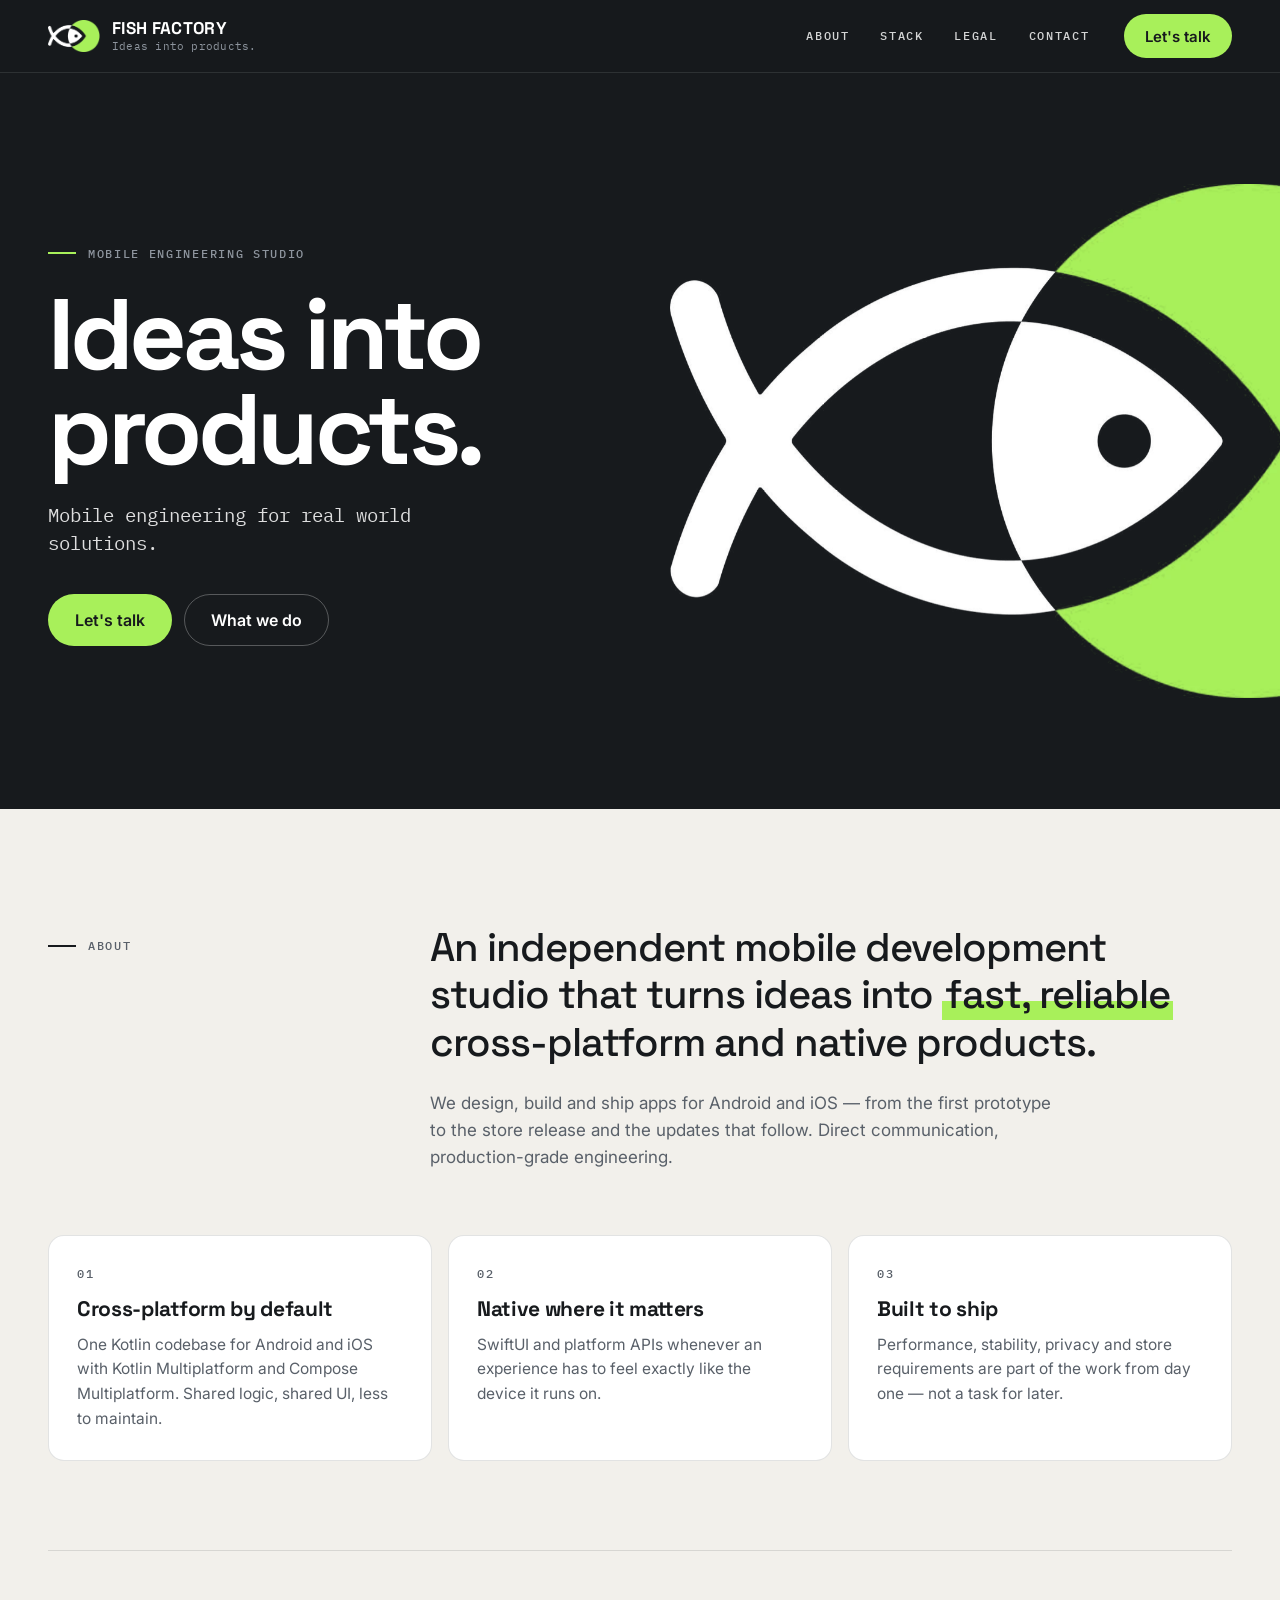
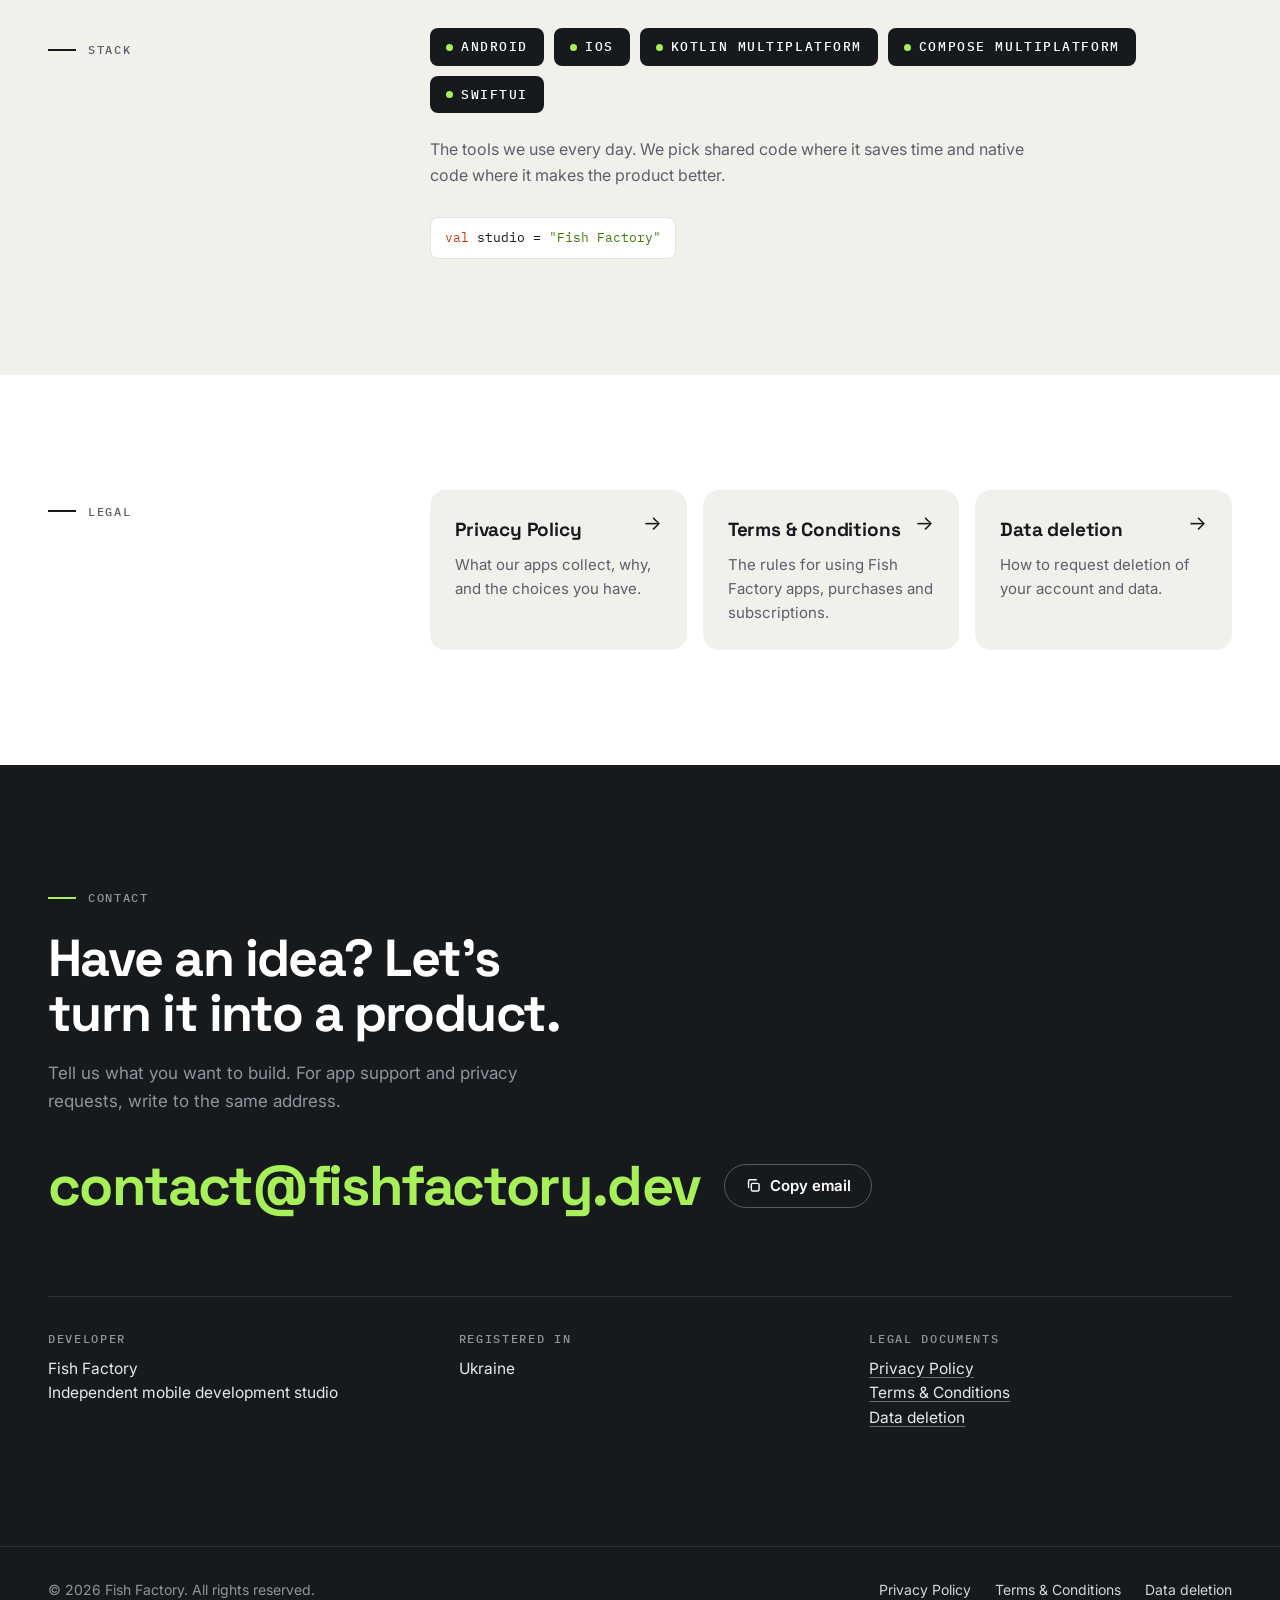
==== index.html @ ccfb2b4b "Initial site for fishfactory.dev Static landing page, Privacy Policy, Terms & Conditions and data de" ====
<!DOCTYPE html>
<html lang="en" class="no-js">
<head>
  <meta charset="utf-8">
  <meta name="viewport" content="width=device-width, initial-scale=1, viewport-fit=cover">
  <title>Fish Factory — Mobile engineering studio. Ideas into products.</title>
  <meta name="description" content="Fish Factory is an independent mobile development studio. We turn ideas into fast, reliable Android and iOS products with Kotlin Multiplatform, Compose Multiplatform and SwiftUI.">
  <link rel="canonical" href="https://fishfactory.dev/">
  <meta name="theme-color" content="#171A1D">
  <meta name="color-scheme" content="dark light">

  <meta property="og:type" content="website">
  <meta property="og:site_name" content="Fish Factory">
  <meta property="og:title" content="Fish Factory — Ideas into products.">
  <meta property="og:description" content="Mobile engineering for real world solutions. Android, iOS, Kotlin Multiplatform.">
  <meta property="og:url" content="https://fishfactory.dev/">
  <meta property="og:image" content="https://fishfactory.dev/assets/img/og-image.png">
  <meta property="og:image:width" content="1200">
  <meta property="og:image:height" content="630">
  <meta property="og:image:alt" content="Fish Factory logo with the tagline: Ideas into products.">
  <meta property="og:locale" content="en_US">
  <meta name="twitter:card" content="summary_large_image">
  <meta name="twitter:title" content="Fish Factory — Ideas into products.">
  <meta name="twitter:description" content="Mobile engineering for real world solutions. Android, iOS, Kotlin Multiplatform.">
  <meta name="twitter:image" content="https://fishfactory.dev/assets/img/og-image.png">

  <link rel="icon" href="favicon.ico" sizes="48x48">
  <link rel="icon" href="favicon.png" type="image/png" sizes="512x512">
  <link rel="apple-touch-icon" href="apple-touch-icon.png">
  <link rel="manifest" href="site.webmanifest">

  <script>document.documentElement.classList.remove("no-js");</script>

  <link rel="preconnect" href="https://fonts.googleapis.com">
  <link rel="preconnect" href="https://fonts.gstatic.com" crossorigin>
  <link href="https://fonts.googleapis.com/css2?family=IBM+Plex+Mono:wght@400;500&family=Inter:wght@400;500;600&family=Space+Grotesk:wght@500;700&display=swap" rel="stylesheet">
  <link rel="stylesheet" href="assets/css/styles.css">
  <link rel="preload" as="image" href="assets/img/logo-hero.webp" imagesrcset="assets/img/logo-hero-700.webp 700w, assets/img/logo-hero.webp 1400w" imagesizes="(min-width: 56rem) 62vw, 118vw">

  <script type="application/ld+json">
  {
    "@context": "https://schema.org",
    "@type": "Organization",
    "name": "Fish Factory",
    "url": "https://fishfactory.dev/",
    "logo": "https://fishfactory.dev/assets/img/icon-512.png",
    "image": "https://fishfactory.dev/assets/img/og-image.png",
    "slogan": "Ideas into products.",
    "description": "Independent mobile development studio building Android and iOS products with Kotlin Multiplatform, Compose Multiplatform and SwiftUI.",
    "email": "contact@fishfactory.dev",
    "address": { "@type": "PostalAddress", "addressCountry": "UA" },
    "knowsAbout": ["Android", "iOS", "Kotlin Multiplatform", "Compose Multiplatform", "SwiftUI"],
    "contactPoint": { "@type": "ContactPoint", "contactType": "customer support", "email": "contact@fishfactory.dev" }
  }
  </script>
</head>
<body>
  <a class="skip-link" href="#main">Skip to content</a>

  <header class="site-header">
    <div class="container header-inner">
      <a class="brand" href="./" aria-label="Fish Factory — home">
        <img src="assets/img/logo-mark-dark.png" width="240" height="146" alt="">
        <span class="brand-text">
          <span class="brand-name">FISH FACTORY</span>
          <span class="brand-tag">Ideas into products.</span>
        </span>
      </a>
      <button class="nav-toggle" type="button" aria-expanded="false" aria-controls="site-nav" aria-label="Open menu">
        <span class="bars" aria-hidden="true"></span>
      </button>
      <nav class="site-nav" id="site-nav" aria-label="Primary">
        <a href="#about">About</a>
        <a href="#stack">Stack</a>
        <a href="#legal">Legal</a>
        <a href="#contact">Contact</a>
        <a class="btn btn-lime" href="#contact">Let's talk</a>
      </nav>
    </div>
  </header>

  <main id="main">
    <!-- Hero -->
    <section class="hero" aria-labelledby="hero-title">
      <div class="container hero-inner">
        <div class="hero-copy">
          <p class="mono eyebrow">Mobile engineering studio</p>
          <h1 id="hero-title"><span>Ideas into</span> <span>products.</span></h1>
          <p class="hero-sub">Mobile engineering for real world solutions.</p>
          <div class="hero-actions">
            <a class="btn btn-lime btn-lg" href="#contact">Let's talk</a>
            <a class="btn btn-ghost btn-lg" href="#about">What we do</a>
          </div>
        </div>
        <div class="hero-art" aria-hidden="true">
          <picture>
            <source type="image/webp" srcset="assets/img/logo-hero-700.webp 700w, assets/img/logo-hero.webp 1400w" sizes="(min-width: 56rem) 62vw, 118vw">
            <img src="assets/img/logo-hero.png" width="1400" height="853" alt="" decoding="async" fetchpriority="high">
          </picture>
        </div>
      </div>
    </section>

    <!-- About & focus -->
    <section class="section on-light" id="about" aria-labelledby="about-title">
      <div class="container">
        <div class="split">
          <h2 class="mono eyebrow" id="about-title">About</h2>
          <div>
            <p class="lede">An independent mobile development studio that turns ideas into <mark>fast, reliable</mark> cross-platform and native products.</p>
            <p class="body-lg">We design, build and ship apps for Android and iOS — from the first prototype to the store release and the updates that follow. Direct communication, production-grade engineering.</p>
          </div>
        </div>

        <ul class="cards" aria-label="Focus areas">
          <li class="card">
            <span class="mono card-num">01</span>
            <h3>Cross-platform by default</h3>
            <p>One Kotlin codebase for Android and iOS with Kotlin Multiplatform and Compose Multiplatform. Shared logic, shared UI, less to maintain.</p>
          </li>
          <li class="card">
            <span class="mono card-num">02</span>
            <h3>Native where it matters</h3>
            <p>SwiftUI and platform APIs whenever an experience has to feel exactly like the device it runs on.</p>
          </li>
          <li class="card">
            <span class="mono card-num">03</span>
            <h3>Built to ship</h3>
            <p>Performance, stability, privacy and store requirements are part of the work from day one — not a task for later.</p>
          </li>
        </ul>

        <div class="stack split" id="stack">
          <h2 class="mono eyebrow" id="stack-title">Stack</h2>
          <div>
            <ul class="badges" aria-labelledby="stack-title">
              <li class="badge">Android</li>
              <li class="badge">iOS</li>
              <li class="badge">Kotlin Multiplatform</li>
              <li class="badge">Compose Multiplatform</li>
              <li class="badge">SwiftUI</li>
            </ul>
            <p class="stack-note">The tools we use every day. We pick shared code where it saves time and native code where it makes the product better.</p>
            <code class="code-chip"><span class="k">val</span> studio = <span class="s">"Fish Factory"</span></code>
          </div>
        </div>
      </div>
    </section>

    <!-- Legal -->
    <section class="section on-light legal-band" id="legal" aria-labelledby="legal-title">
      <div class="container">
        <div class="split">
          <h2 class="mono eyebrow" id="legal-title">Legal</h2>
          <ul class="link-cards">
            <li>
              <a class="link-card" href="privacy.html">
                <strong>Privacy Policy</strong>
                <span>What our apps collect, why, and the choices you have.</span>
              </a>
            </li>
            <li>
              <a class="link-card" href="terms.html">
                <strong>Terms &amp; Conditions</strong>
                <span>The rules for using Fish Factory apps, purchases and subscriptions.</span>
              </a>
            </li>
            <li>
              <a class="link-card" href="delete-account.html">
                <strong>Data deletion</strong>
                <span>How to request deletion of your account and data.</span>
              </a>
            </li>
          </ul>
        </div>
      </div>
    </section>

    <!-- Contact -->
    <section class="section contact" id="contact" aria-labelledby="contact-title">
      <div class="container">
        <p class="mono eyebrow">Contact</p>
        <h2 class="h2" id="contact-title">Have an idea? Let's turn it into a product.</h2>
        <p class="contact-lead">Tell us what you want to build. For app support and privacy requests, write to the same address.</p>

        <div class="email-row">
          <a class="email-link" href="mailto:contact@fishfactory.dev">contact@fishfactory.dev</a>
          <button class="btn btn-ghost copy-btn" type="button" data-copy="contact@fishfactory.dev" aria-describedby="copy-status">
            <svg class="icon-copy" viewBox="0 0 24 24" fill="none" stroke="currentColor" stroke-width="2" stroke-linecap="round" stroke-linejoin="round" aria-hidden="true"><rect x="9" y="9" width="11" height="11" rx="2"/><path d="M5 15V6a2 2 0 0 1 2-2h9"/></svg>
            <svg class="icon-check" viewBox="0 0 24 24" fill="none" stroke="currentColor" stroke-width="2.5" stroke-linecap="round" stroke-linejoin="round" aria-hidden="true"><path d="M5 12.5 10 17.5 19 7"/></svg>
            <span data-copy-label>Copy email</span>
          </button>
          <span class="visually-hidden" id="copy-status" role="status" aria-live="polite"></span>
        </div>

        <dl class="entity">
          <div>
            <dt class="mono">Developer</dt>
            <dd>Fish Factory<br>Independent mobile development studio</dd>
          </div>
          <div>
            <dt class="mono">Registered in</dt>
            <dd>Ukraine</dd>
          </div>
          <div>
            <dt class="mono">Legal documents</dt>
            <dd><a href="privacy.html">Privacy Policy</a><br><a href="terms.html">Terms &amp; Conditions</a><br><a href="delete-account.html">Data deletion</a></dd>
          </div>
        </dl>
      </div>
    </section>
  </main>

  <footer class="site-footer">
    <div class="container footer-inner">
      <p>© 2026 Fish Factory. All rights reserved.</p>
      <nav class="footer-links" aria-label="Legal">
        <a href="privacy.html">Privacy Policy</a>
        <a href="terms.html">Terms &amp; Conditions</a>
        <a href="delete-account.html">Data deletion</a>
      </nav>
    </div>
  </footer>

  <script src="assets/js/site.js" defer></script>
</body>
</html>
---- assets/css/styles.css ----
/* ==========================================================================
   Fish Factory — fishfactory.dev
   Plain CSS, no build step. Mobile-first, 320px → 4K.
   ========================================================================== */

/* ---------- Tokens ---------- */
:root {
  /* Brand palette */
  --bg-dark: #171A1D;        /* Factory Black */
  --accent-lime: #A8F05A;    /* Signal Lime */
  --bg-light: #F2F0EB;       /* Warm Paper */
  --bg-white: #FFFFFF;       /* White */
  --accent-orange: #FF7547;  /* Accent Orange (optional) */
  --text-muted: #8E959E;     /* Secondary text on dark */

  /* Derived */
  --text-muted-on-light: #596069; /* AA-contrast secondary text on Warm Paper */
  --dark-raised: #1F2327;
  --dark-line: rgba(255, 255, 255, 0.1);
  --light-line: rgba(23, 26, 29, 0.12);
  --lime-hover: #B9F577;

  /* Type */
  --font-display: "Space Grotesk", "Inter", system-ui, sans-serif;
  --font-body: "Inter", system-ui, -apple-system, "Segoe UI", Roboto, sans-serif;
  --font-mono: "IBM Plex Mono", ui-monospace, SFMono-Regular, Menlo, Consolas, monospace;

  /* Layout */
  --container: 75rem;
  --gutter: clamp(1.25rem, 5vw, 3rem);
  --header-h: 4.5rem;
  --radius: 1rem;
  --radius-pill: 999px;

  /* Document surface (overridden for the in-app dark theme) */
  --doc-bg: var(--bg-light);
  --doc-text: var(--bg-dark);
  --doc-muted: var(--text-muted-on-light);
  --doc-line: var(--light-line);
  --doc-card: var(--bg-white);
  --doc-link-line: #7FCB2C;
  --doc-code-bg: rgba(23, 26, 29, 0.07);
}

/* ---------- Base ---------- */
*, *::before, *::after { box-sizing: border-box; }

html {
  font-size: 100%;
  -webkit-text-size-adjust: 100%;
  text-size-adjust: 100%;
  scroll-behavior: smooth;
  scroll-padding-top: calc(var(--header-h) + 1rem);
}
/* Everything is rem-based, so large displays scale the whole UI up. */
@media (min-width: 120rem)  { html { font-size: 112.5%; } }  /* ≥1920px */
@media (min-width: 160rem)  { html { font-size: 137.5%; } }  /* ≥2560px */
@media (min-width: 215rem)  { html { font-size: 187.5%; } }  /* ≥3440px / 4K */

body {
  margin: 0;
  background: var(--bg-dark);
  color: var(--bg-white);
  font-family: var(--font-body);
  font-size: 1rem;
  line-height: 1.6;
  -webkit-font-smoothing: antialiased;
  -moz-osx-font-smoothing: grayscale;
  text-rendering: optimizeLegibility;
}

img { max-width: 100%; height: auto; display: block; }
a { color: inherit; }
h1, h2, h3, p, ul, ol, dl, dd, figure { margin: 0; }
ul[class], ol[class] { padding: 0; list-style: none; }
button { font: inherit; color: inherit; }

:focus-visible {
  outline: 2px solid var(--accent-lime);
  outline-offset: 3px;
  border-radius: 4px;
}
.on-light :focus-visible, .doc :focus-visible { outline-color: var(--doc-text, var(--bg-dark)); }

::selection { background: var(--accent-lime); color: var(--bg-dark); }

.container {
  width: 100%;
  max-width: calc(var(--container) + var(--gutter) * 2);
  margin-inline: auto;
  padding-inline: var(--gutter);
}

.skip-link {
  position: absolute;
  left: 1rem;
  top: -4rem;
  z-index: 100;
  padding: 0.75rem 1rem;
  background: var(--accent-lime);
  color: var(--bg-dark);
  font-weight: 600;
  border-radius: 0.5rem;
  text-decoration: none;
}
.skip-link:focus { top: 1rem; }

.visually-hidden {
  position: absolute !important;
  width: 1px; height: 1px;
  margin: -1px; padding: 0;
  overflow: hidden;
  clip: rect(0 0 0 0);
  white-space: nowrap;
  border: 0;
}

/* ---------- Shared type ---------- */
.mono {
  font-family: var(--font-mono);
  font-size: 0.75rem;
  font-weight: 500;
  letter-spacing: 0.14em;
  text-transform: uppercase;
}
.eyebrow {
  display: inline-flex;
  align-items: center;
  gap: 0.75rem;
  color: var(--text-muted);
}
.eyebrow::before {
  content: "";
  width: 1.75rem;
  height: 2px;
  background: var(--accent-lime);
}
.on-light .eyebrow { color: var(--text-muted-on-light); }
.on-light .eyebrow::before { background: var(--bg-dark); }

.h2 {
  font-family: var(--font-display);
  font-weight: 700;
  font-size: clamp(1.875rem, 1.2rem + 3vw, 3.25rem);
  line-height: 1.05;
  letter-spacing: -0.03em;
  text-wrap: balance;
}

/* ---------- Buttons ---------- */
.btn {
  display: inline-flex;
  align-items: center;
  justify-content: center;
  gap: 0.5rem;
  min-height: 2.75rem;
  padding: 0.625rem 1.25rem;
  border: 1.5px solid transparent;
  border-radius: var(--radius-pill);
  font-family: var(--font-body);
  font-size: 0.9375rem;
  font-weight: 600;
  line-height: 1;
  text-decoration: none;
  white-space: nowrap;
  cursor: pointer;
  transition: background-color 0.18s ease, border-color 0.18s ease, color 0.18s ease, transform 0.18s ease;
}
.btn:active { transform: translateY(1px); }
.btn-lime { background: var(--accent-lime); color: var(--bg-dark); }
.btn-lime:hover { background: var(--lime-hover); }
.btn-ghost { background: transparent; color: var(--bg-white); border-color: rgba(255, 255, 255, 0.28); }
.btn-ghost:hover { border-color: var(--bg-white); }
.btn-dark { background: var(--bg-dark); color: var(--bg-white); }
.btn-dark:hover { background: #2A2F34; }
.btn-lg { min-height: 3.25rem; padding-inline: 1.625rem; font-size: 1rem; }
.btn svg { width: 1.125em; height: 1.125em; flex: none; }

/* ---------- Header ---------- */
.site-header {
  position: sticky;
  top: 0;
  z-index: 50;
  background: rgba(23, 26, 29, 0.86);
  -webkit-backdrop-filter: saturate(1.4) blur(14px);
  backdrop-filter: saturate(1.4) blur(14px);
  border-bottom: 1px solid var(--dark-line);
  color: var(--bg-white);
}
.header-inner {
  display: flex;
  align-items: center;
  justify-content: space-between;
  gap: 1rem;
  min-height: var(--header-h);
}

.brand {
  display: inline-flex;
  align-items: center;
  gap: 0.75rem;
  text-decoration: none;
  color: inherit;
}
.brand img { width: 3.25rem; height: auto; flex: none; }
.brand-text { display: flex; flex-direction: column; line-height: 1; }
.brand-name {
  font-family: var(--font-display);
  font-weight: 700;
  font-size: 1.0625rem;
  letter-spacing: 0.02em;
  white-space: nowrap;
}
.brand-tag {
  margin-top: 0.3rem;
  font-family: var(--font-mono);
  font-size: 0.6875rem;
  letter-spacing: 0.02em;
  color: var(--text-muted);
  white-space: nowrap;
}

.nav-toggle {
  display: inline-flex;
  align-items: center;
  justify-content: center;
  width: 2.75rem;
  height: 2.75rem;
  margin-right: -0.5rem;
  padding: 0;
  background: none;
  border: 0;
  border-radius: 0.5rem;
  cursor: pointer;
}
.nav-toggle .bars { position: relative; width: 1.375rem; height: 0.875rem; }
.nav-toggle .bars::before,
.nav-toggle .bars::after {
  content: "";
  position: absolute;
  left: 0;
  width: 100%;
  height: 2px;
  background: currentColor;
  border-radius: 2px;
  transition: transform 0.2s ease, top 0.2s ease, bottom 0.2s ease;
}
.nav-toggle .bars::before { top: 0; }
.nav-toggle .bars::after { bottom: 0; }
.nav-toggle[aria-expanded="true"] .bars::before { top: calc(50% - 1px); transform: rotate(45deg); }
.nav-toggle[aria-expanded="true"] .bars::after { bottom: calc(50% - 1px); transform: rotate(-45deg); }

.site-nav {
  position: absolute;
  top: 100%;
  left: 0;
  right: 0;
  display: none;
  flex-direction: column;
  gap: 0.25rem;
  padding: 0.75rem var(--gutter) 1.5rem;
  background: var(--bg-dark);
  border-bottom: 1px solid var(--dark-line);
}
.site-nav.is-open { display: flex; }
.site-nav a:not(.btn) {
  padding: 0.875rem 0;
  font-family: var(--font-mono);
  font-size: 0.8125rem;
  font-weight: 500;
  letter-spacing: 0.14em;
  text-transform: uppercase;
  text-decoration: none;
  color: var(--bg-white);
  border-bottom: 1px solid var(--dark-line);
}
.site-nav .btn { margin-top: 1rem; }

/* Without JS the toggle can't work, so show the links inline and wrapped. */
.no-js .nav-toggle { display: none; }
.no-js .header-inner { flex-wrap: wrap; padding-block: 0.75rem; }
.no-js .site-nav {
  position: static;
  display: flex;
  flex-direction: row;
  flex-wrap: wrap;
  align-items: center;
  gap: 0.25rem 1.25rem;
  padding: 0;
  border: 0;
  background: none;
}
.no-js .site-nav a:not(.btn) { border: 0; padding: 0.5rem 0; }
.no-js .site-nav .btn { margin-top: 0; }

@media (min-width: 56rem) {
  .nav-toggle { display: none; }
  .site-nav,
  .site-nav.is-open {
    position: static;
    display: flex;
    flex-direction: row;
    align-items: center;
    gap: clamp(1.25rem, 2.4vw, 2.25rem);
    padding: 0;
    background: none;
    border: 0;
  }
  .site-nav a:not(.btn) {
    padding: 0.5rem 0;
    font-size: 0.75rem;
    border: 0;
    color: rgba(255, 255, 255, 0.82);
    transition: color 0.15s ease;
  }
  .site-nav a:not(.btn):hover { color: var(--accent-lime); }
  .site-nav .btn { margin-top: 0; margin-left: 0.25rem; }
}

/* ---------- Hero ---------- */
.hero {
  position: relative;
  overflow: hidden;
  background: var(--bg-dark);
}
.hero-inner {
  position: relative;
  display: grid;
  gap: 2.5rem;
  padding-block: clamp(3rem, 9vw, 6rem) 0;
}
.hero-copy { position: relative; z-index: 2; max-width: 40rem; }
.hero h1 {
  margin-top: 1.5rem;
  font-family: var(--font-display);
  font-weight: 700;
  font-size: clamp(2.75rem, 1.4rem + 7.4vw, 6.25rem);
  line-height: 0.95;
  letter-spacing: -0.045em;
}
.hero h1 span { display: block; }
.hero-sub {
  margin-top: 1.5rem;
  max-width: 30rem;
  font-family: var(--font-mono);
  font-size: clamp(0.9375rem, 0.85rem + 0.5vw, 1.1875rem);
  line-height: 1.5;
  color: rgba(255, 255, 255, 0.86);
}
.hero-actions { display: flex; flex-wrap: wrap; gap: 0.75rem; margin-top: 2.25rem; }

.hero-art {
  position: relative;
  z-index: 1;
  width: 118%;
  max-width: 34rem;
  margin: 0 -22% -9% auto;
  pointer-events: none;
  user-select: none;
}
.hero-art img { width: 100%; }

@media (min-width: 56rem) {
  .hero-inner {
    grid-template-columns: minmax(0, 1.05fr) minmax(0, 1fr);
    align-items: center;
    gap: 2rem;
    min-height: min(46rem, calc(100vh - var(--header-h)));
    min-height: min(46rem, calc(100svh - var(--header-h)));
    padding-block: clamp(4rem, 8vw, 7rem);
  }
  .hero-art {
    width: 150%;
    max-width: 62rem;
    margin: 0 -50% 0 0;
    justify-self: start;
  }
}

@media (prefers-reduced-motion: no-preference) {
  .hero-copy > * { animation: rise 0.7s cubic-bezier(0.2, 0.7, 0.2, 1) both; }
  .hero-copy > *:nth-child(2) { animation-delay: 0.06s; }
  .hero-copy > *:nth-child(3) { animation-delay: 0.12s; }
  .hero-copy > *:nth-child(4) { animation-delay: 0.18s; }
  .hero-art { animation: swim-in 1s cubic-bezier(0.2, 0.7, 0.2, 1) 0.1s both; }
  .hero-art img { animation: drift 7s ease-in-out 1.1s infinite alternate; }
}
@keyframes rise { from { opacity: 0; transform: translateY(1rem); } }
@keyframes swim-in { from { opacity: 0; transform: translateX(-2.5rem); } }
@keyframes drift { to { transform: translateY(-0.75rem); } }

/* ---------- Sections ---------- */
.section { padding-block: clamp(4rem, 9vw, 7.5rem); }
.on-light { background: var(--bg-light); color: var(--bg-dark); }

.split { display: grid; gap: 1.5rem; align-items: start; }
@media (min-width: 56rem) {
  .split { grid-template-columns: minmax(0, 1fr) minmax(0, 2.4fr); gap: 3rem; }
  .split > .eyebrow { margin-top: 0.75rem; }
}

.lede {
  font-family: var(--font-display);
  font-weight: 500;
  font-size: clamp(1.5rem, 1.1rem + 1.9vw, 2.5rem);
  line-height: 1.18;
  letter-spacing: -0.025em;
  text-wrap: balance;
}
.lede mark {
  background: linear-gradient(transparent 62%, var(--accent-lime) 62%);
  color: inherit;
  padding-inline: 0.08em;
}
.body-lg {
  margin-top: 1.5rem;
  max-width: 40rem;
  font-size: 1.0625rem;
  color: var(--text-muted-on-light);
}

.cards {
  display: grid;
  gap: 1rem;
  margin-top: clamp(2.5rem, 5vw, 4rem);
}
@media (min-width: 44rem) { .cards { grid-template-columns: repeat(3, minmax(0, 1fr)); } }

.card {
  display: flex;
  flex-direction: column;
  gap: 0.75rem;
  padding: 1.75rem;
  background: var(--bg-white);
  border: 1px solid var(--light-line);
  border-radius: var(--radius);
}
.card-num { color: var(--text-muted-on-light); }
.card h3 {
  font-family: var(--font-display);
  font-weight: 700;
  font-size: 1.3125rem;
  line-height: 1.2;
  letter-spacing: -0.015em;
}
.card p { font-size: 0.9688rem; color: var(--text-muted-on-light); }

/* Stack */
.stack {
  margin-top: clamp(3.5rem, 7vw, 6rem);
  padding-top: clamp(3rem, 6vw, 5rem);
  border-top: 1px solid var(--light-line);
}
.badges { display: flex; flex-wrap: wrap; gap: 0.625rem; }
.badge {
  display: inline-flex;
  align-items: center;
  gap: 0.5rem;
  padding: 0.6875rem 1rem;
  background: var(--bg-dark);
  color: var(--bg-white);
  border-radius: 0.5rem;
  font-family: var(--font-mono);
  font-size: 0.8125rem;
  font-weight: 500;
  letter-spacing: 0.12em;
  text-transform: uppercase;
  line-height: 1.2;
}
.badge::before {
  content: "";
  width: 0.4375rem;
  height: 0.4375rem;
  border-radius: 50%;
  background: var(--accent-lime);
  flex: none;
}
.stack-note { margin-top: 1.5rem; max-width: 38rem; color: var(--text-muted-on-light); }
.code-chip {
  display: inline-block;
  margin-top: 1.75rem;
  padding: 0.625rem 0.875rem;
  background: var(--bg-white);
  border: 1px solid var(--light-line);
  border-radius: 0.5rem;
  font-family: var(--font-mono);
  font-size: 0.8125rem;
  color: var(--bg-dark);
}
.code-chip .k { color: #C2410C; }
.code-chip .s { color: #3F7A0A; }

/* Legal links */
.legal-band { background: var(--bg-white); color: var(--bg-dark); }
.legal-band.on-light { background: var(--bg-white); }
.link-cards { display: grid; gap: 1rem; }
@media (min-width: 44rem) { .link-cards { grid-template-columns: repeat(3, minmax(0, 1fr)); } }
.link-card {
  position: relative;
  display: flex;
  flex-direction: column;
  gap: 0.5rem;
  min-height: 100%;
  padding: 1.5rem;
  background: var(--bg-light);
  border: 1px solid transparent;
  border-radius: var(--radius);
  text-decoration: none;
  color: var(--bg-dark);
  transition: border-color 0.18s ease, transform 0.18s ease;
}
.link-card:hover { border-color: var(--bg-dark); transform: translateY(-2px); }
.link-card strong {
  font-family: var(--font-display);
  font-size: 1.1875rem;
  font-weight: 700;
  letter-spacing: -0.01em;
  padding-right: 2rem;
}
.link-card span { font-size: 0.9375rem; color: var(--text-muted-on-light); }
.link-card::after {
  content: "→";
  position: absolute;
  top: 1.375rem;
  right: 1.5rem;
  font-size: 1.25rem;
  line-height: 1;
  transition: transform 0.18s ease;
}
.link-card:hover::after { transform: translateX(4px); }

/* ---------- Contact ---------- */
.contact { background: var(--bg-dark); color: var(--bg-white); }
.contact .h2 { margin-top: 1.5rem; max-width: 18ch; }
.contact-lead { margin-top: 1.25rem; max-width: 34rem; color: var(--text-muted); font-size: 1.0625rem; }

.email-row {
  display: flex;
  flex-wrap: wrap;
  align-items: center;
  gap: 1rem 1.5rem;
  margin-top: 2.5rem;
}
.email-link {
  font-family: var(--font-display);
  font-weight: 700;
  font-size: clamp(1.375rem, 0.7rem + 4.4vw, 3.5rem);
  letter-spacing: -0.03em;
  line-height: 1.1;
  color: var(--accent-lime);
  text-decoration: none;
  overflow-wrap: anywhere;
  background: linear-gradient(currentColor, currentColor) 0 100% / 0 2px no-repeat;
  transition: background-size 0.25s ease;
}
.email-link:hover { background-size: 100% 2px; }

.copy-btn.is-copied { background: var(--accent-lime); border-color: var(--accent-lime); color: var(--bg-dark); }
.copy-btn .icon-check { display: none; }
.copy-btn.is-copied .icon-check { display: block; }
.copy-btn.is-copied .icon-copy { display: none; }

.entity {
  display: grid;
  gap: 1.5rem 3rem;
  margin-top: clamp(3rem, 7vw, 5rem);
  padding-top: 2rem;
  border-top: 1px solid var(--dark-line);
}
@media (min-width: 44rem) { .entity { grid-template-columns: repeat(3, minmax(0, 1fr)); } }
.entity dt { color: var(--text-muted); margin-bottom: 0.5rem; }
.entity dd { font-size: 0.9688rem; color: rgba(255, 255, 255, 0.9); }
.entity dd a { text-decoration-color: rgba(255, 255, 255, 0.35); text-underline-offset: 0.2em; }
.entity dd a:hover { color: var(--accent-lime); text-decoration-color: currentColor; }

/* ---------- Footer ---------- */
.site-footer {
  background: var(--bg-dark);
  color: var(--text-muted);
  border-top: 1px solid var(--dark-line);
  font-size: 0.875rem;
}
.footer-inner {
  display: flex;
  flex-wrap: wrap;
  align-items: center;
  justify-content: space-between;
  gap: 1rem 2rem;
  padding-block: 1.75rem;
}
.footer-links { display: flex; flex-wrap: wrap; gap: 0.5rem 1.5rem; }
.footer-links a { text-decoration: none; color: rgba(255, 255, 255, 0.82); padding-block: 0.25rem; }
.footer-links a:hover { color: var(--accent-lime); }

/* ==========================================================================
   Documents (privacy.html, terms.html, delete-account.html)
   ========================================================================== */
.doc-page { background: var(--doc-bg); }
.doc {
  background: var(--doc-bg);
  color: var(--doc-text);
  padding-block: clamp(2.5rem, 6vw, 5rem) clamp(4rem, 8vw, 7rem);
}
.doc-head { max-width: 46rem; }
.doc-head .eyebrow { color: var(--doc-muted); }
.doc-head .eyebrow::before { background: var(--doc-text); }
.doc-head h1 {
  margin-top: 1.25rem;
  font-family: var(--font-display);
  font-weight: 700;
  font-size: clamp(2.25rem, 1.5rem + 3.6vw, 4rem);
  line-height: 1;
  letter-spacing: -0.04em;
}
.doc-meta { margin-top: 1.25rem; color: var(--doc-muted); }
.doc-summary { margin-top: 1.5rem; font-size: 1.125rem; line-height: 1.55; }

.doc-layout { display: grid; grid-template-columns: minmax(0, 1fr); gap: 2rem; margin-top: clamp(2rem, 5vw, 3.5rem); }
@media (min-width: 64rem) {
  .doc-layout { grid-template-columns: 16rem minmax(0, 46rem); gap: 4rem; align-items: start; }
  .toc { position: sticky; top: calc(var(--header-h) + 1.5rem); max-height: calc(100vh - var(--header-h) - 3rem); overflow: auto; }
}

.doc-layout.no-toc { grid-template-columns: minmax(0, 46rem); }

.toc {
  border: 1px solid var(--doc-line);
  border-radius: var(--radius);
  background: var(--doc-card);
}
.toc summary {
  display: flex;
  align-items: center;
  justify-content: space-between;
  padding: 1rem 1.25rem;
  color: var(--doc-muted);
  cursor: pointer;
  list-style: none;
}
.toc summary::-webkit-details-marker { display: none; }
.toc summary::after { content: "+"; font-size: 1.125rem; line-height: 1; }
.toc[open] summary::after { content: "–"; }
.toc ol { margin: 0; padding: 0 1.25rem 1.125rem; list-style: none; counter-reset: toc; }
.toc li { counter-increment: toc; }
.toc a {
  display: flex;
  gap: 0.625rem;
  padding: 0.3125rem 0;
  font-size: 0.875rem;
  line-height: 1.35;
  text-decoration: none;
  color: var(--doc-text);
}
.toc a::before {
  content: counter(toc, decimal-leading-zero);
  font-family: var(--font-mono);
  font-size: 0.6875rem;
  line-height: 1.75;
  color: var(--doc-muted);
  flex: none;
}
.toc a:hover { text-decoration: underline; text-decoration-color: var(--doc-link-line); text-decoration-thickness: 2px; text-underline-offset: 0.2em; }

/* Prose */
.prose { font-size: 1.0313rem; line-height: 1.7; overflow-wrap: break-word; }
.prose > section + section { margin-top: 2.75rem; }
.prose h2 {
  font-family: var(--font-display);
  font-weight: 700;
  font-size: clamp(1.375rem, 1.2rem + 0.8vw, 1.75rem);
  line-height: 1.2;
  letter-spacing: -0.02em;
  scroll-margin-top: calc(var(--header-h) + 1rem);
}
.prose h2 .num {
  display: block;
  margin-bottom: 0.5rem;
  font-family: var(--font-mono);
  font-size: 0.75rem;
  font-weight: 500;
  letter-spacing: 0.14em;
  color: var(--doc-muted);
}
.prose h3 {
  margin-top: 1.75rem;
  font-family: var(--font-display);
  font-weight: 700;
  font-size: 1.125rem;
  line-height: 1.3;
}
.prose p, .prose ul, .prose ol { margin-top: 1rem; }
.prose ul, .prose ol { padding-left: 1.25rem; }
.prose li + li { margin-top: 0.5rem; }
.prose li::marker { color: var(--doc-muted); }
.prose strong { font-weight: 600; }
.prose a {
  color: inherit;
  text-decoration: underline;
  text-decoration-color: var(--doc-link-line);
  text-decoration-thickness: 2px;
  text-underline-offset: 0.2em;
}
.prose a:hover { text-decoration-color: currentColor; }
.prose code {
  font-family: var(--font-mono);
  font-size: 0.875em;
  padding: 0.1em 0.35em;
  background: var(--doc-code-bg);
  border-radius: 0.25rem;
}
.prose .caps { font-size: 0.9375rem; }

.note {
  margin-top: 1.5rem;
  padding: 1.125rem 1.25rem;
  background: var(--doc-card);
  border: 1px solid var(--doc-line);
  border-left: 4px solid var(--accent-orange);
  border-radius: 0.5rem;
  font-size: 0.9688rem;
}
.note > :first-child { margin-top: 0; }
.note.is-lime { border-left-color: var(--accent-lime); }

.table-wrap { margin-top: 1.25rem; overflow-x: auto; border: 1px solid var(--doc-line); border-radius: 0.75rem; background: var(--doc-card); }
.prose table { width: 100%; min-width: 32rem; border-collapse: collapse; font-size: 0.9063rem; line-height: 1.5; }
.prose th, .prose td { padding: 0.75rem 1rem; text-align: left; vertical-align: top; border-bottom: 1px solid var(--doc-line); }
.prose tr:last-child td { border-bottom: 0; }
.prose th {
  font-family: var(--font-mono);
  font-size: 0.6875rem;
  font-weight: 500;
  letter-spacing: 0.12em;
  text-transform: uppercase;
  color: var(--doc-muted);
}

.steps { counter-reset: step; padding: 0 !important; list-style: none; }
.steps li {
  position: relative;
  counter-increment: step;
  padding: 1.125rem 1.25rem 1.125rem 3.75rem;
  background: var(--doc-card);
  border: 1px solid var(--doc-line);
  border-radius: 0.75rem;
}
.steps li::before {
  content: counter(step, decimal-leading-zero);
  position: absolute;
  left: 1.25rem;
  top: 1.25rem;
  font-family: var(--font-mono);
  font-size: 0.8125rem;
  font-weight: 500;
  color: var(--doc-muted);
}
.doc-actions { display: flex; flex-wrap: wrap; gap: 0.75rem; margin-top: 1.5rem; }
.doc-actions .btn { text-decoration: none; }
.doc .btn-dark { background: var(--doc-text); color: var(--doc-bg); }
.doc .btn-dark:hover { opacity: 0.88; }
.doc .btn-outline { background: transparent; color: var(--doc-text); border-color: var(--doc-line); }
.doc .btn-outline:hover { border-color: var(--doc-text); }
.doc .btn-outline.is-copied { background: var(--accent-lime); border-color: var(--accent-lime); color: var(--bg-dark); }

.doc-foot {
  margin-top: 3.5rem;
  padding-top: 1.5rem;
  border-top: 1px solid var(--doc-line);
  font-size: 0.9063rem;
  color: var(--doc-muted);
}

/* ---------- WebView mode: ?webview=1 ----------
   Site chrome is removed and the document follows the system theme,
   so the page reads like a native screen inside the Android / iOS app.
   Optional: &theme=dark | &theme=light forces a theme (for apps with their own switch). */
html.webview { color-scheme: light dark; scroll-padding-top: 1rem; }
html.webview[data-theme="light"] { color-scheme: light; }
html.webview[data-theme="dark"] { color-scheme: dark; }

html.webview .site-header,
html.webview .site-footer,
html.webview .skip-link,
html.webview .web-only { display: none !important; }

html.webview body { background: var(--doc-bg); }
html.webview .doc {
  padding-top: max(1.5rem, env(safe-area-inset-top));
  padding-bottom: max(2.5rem, env(safe-area-inset-bottom));
}
html.webview .container {
  padding-left: max(1.25rem, env(safe-area-inset-left));
  padding-right: max(1.25rem, env(safe-area-inset-right));
}
html.webview .doc-head h1 { font-size: 1.875rem; letter-spacing: -0.03em; }
html.webview .doc-layout { grid-template-columns: minmax(0, 46rem); gap: 1.5rem; margin-top: 1.5rem; }
html.webview .toc { position: static; max-height: none; }
html.webview .prose h2 { scroll-margin-top: 1rem; }

@media (prefers-color-scheme: dark) {
  html.webview:not([data-theme="light"]) {
    --doc-bg: #171A1D;
    --doc-text: #ECEAE5;
    --doc-muted: #8E959E;
    --doc-line: rgba(255, 255, 255, 0.12);
    --doc-card: #1F2327;
    --doc-link-line: #A8F05A;
    --doc-code-bg: rgba(255, 255, 255, 0.1);
  }
}
html.webview[data-theme="dark"] {
  --doc-bg: #171A1D;
  --doc-text: #ECEAE5;
  --doc-muted: #8E959E;
  --doc-line: rgba(255, 255, 255, 0.12);
  --doc-card: #1F2327;
  --doc-link-line: #A8F05A;
  --doc-code-bg: rgba(255, 255, 255, 0.1);
}

/* ---------- 404 ---------- */
.notfound {
  display: grid;
  align-content: center;
  min-height: calc(100vh - var(--header-h));
  min-height: calc(100svh - var(--header-h));
  padding-block: 4rem;
}
.notfound h1 {
  margin-top: 1.25rem;
  font-family: var(--font-display);
  font-weight: 700;
  font-size: clamp(2.5rem, 1.4rem + 6vw, 5.5rem);
  line-height: 0.98;
  letter-spacing: -0.04em;
}
.notfound p { margin-top: 1.25rem; max-width: 30rem; color: var(--text-muted); font-size: 1.0625rem; }

/* ---------- Motion / print ---------- */
@media (prefers-reduced-motion: reduce) {
  html { scroll-behavior: auto; }
  *, *::before, *::after { transition-duration: 0.01ms !important; animation: none !important; }
}

@media print {
  .site-header, .site-footer, .toc, .skip-link, .web-only, .doc-actions { display: none !important; }
  body, .doc, .doc-page { background: #fff !important; color: #000 !important; }
  .doc { padding: 0; }
  .doc-layout { display: block; }
  .prose { font-size: 11pt; }
  .prose a { text-decoration: none; }
  .prose section { break-inside: avoid-page; }
}
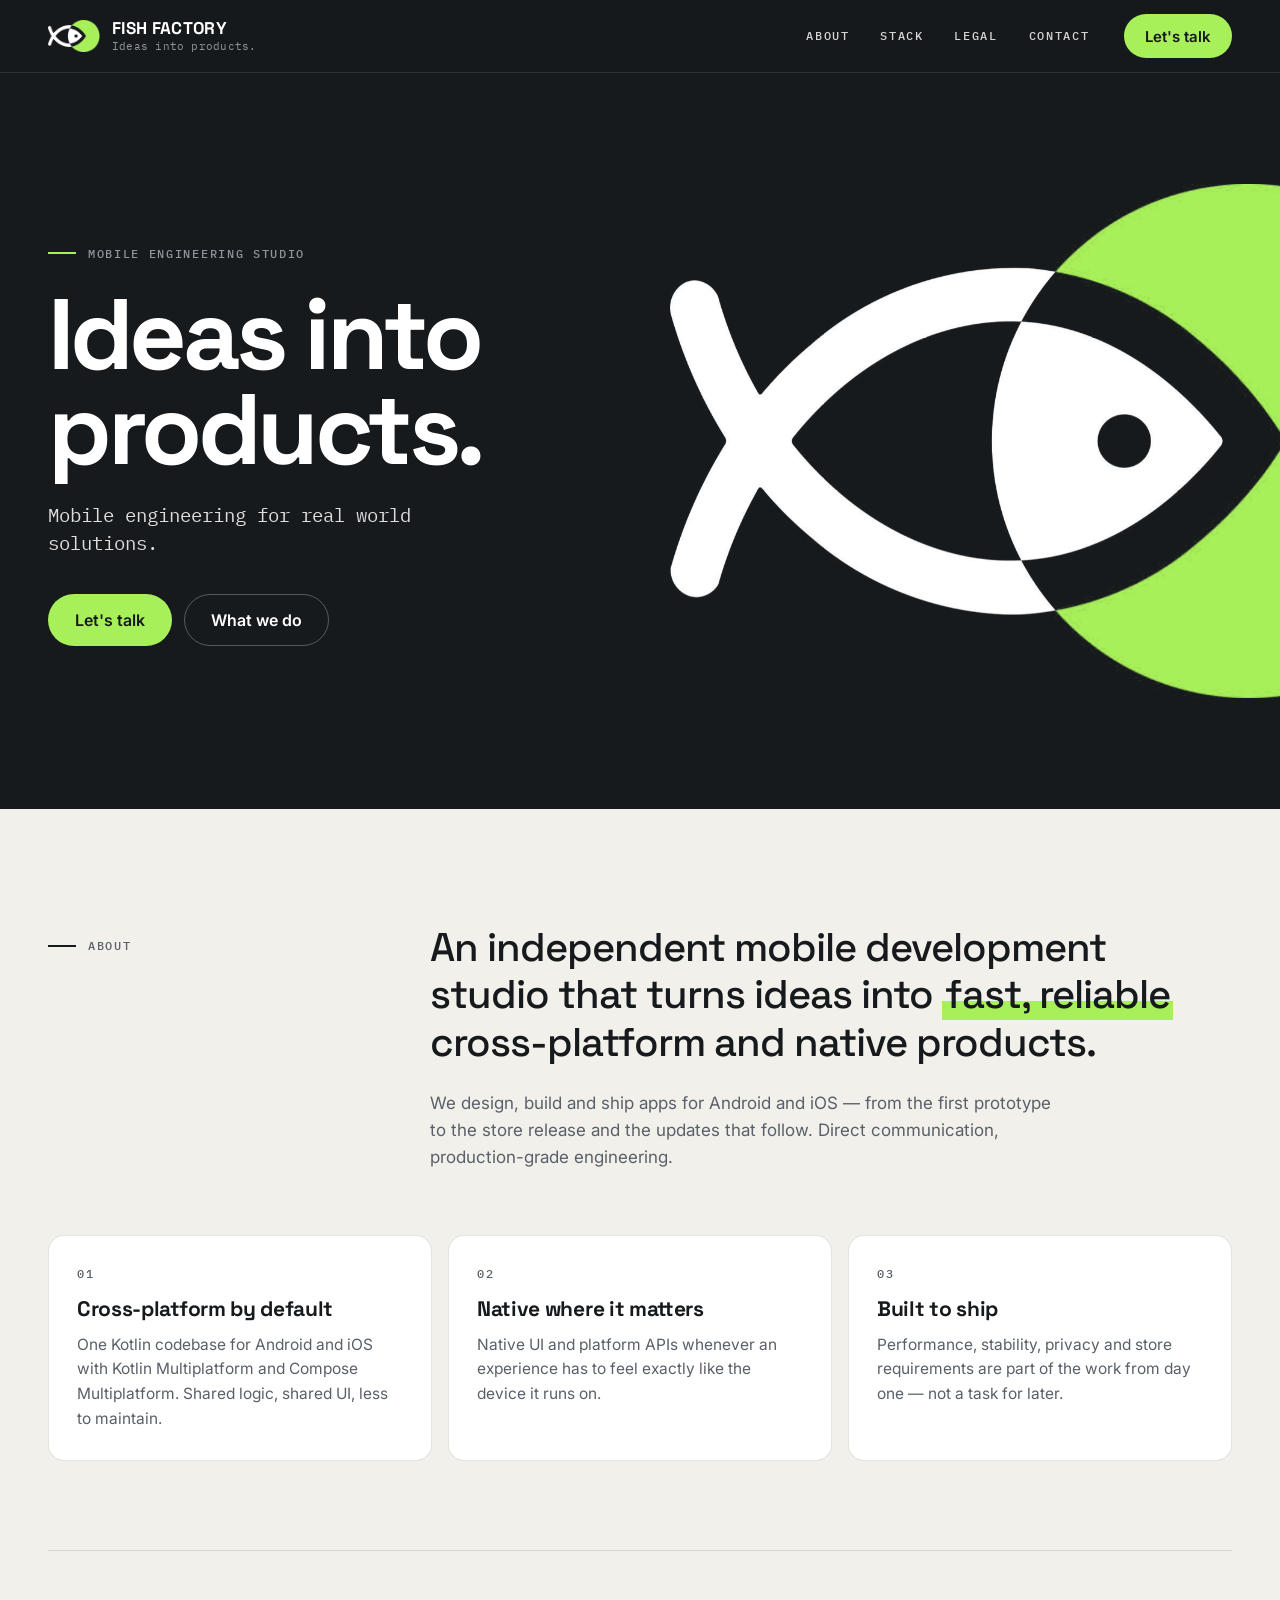
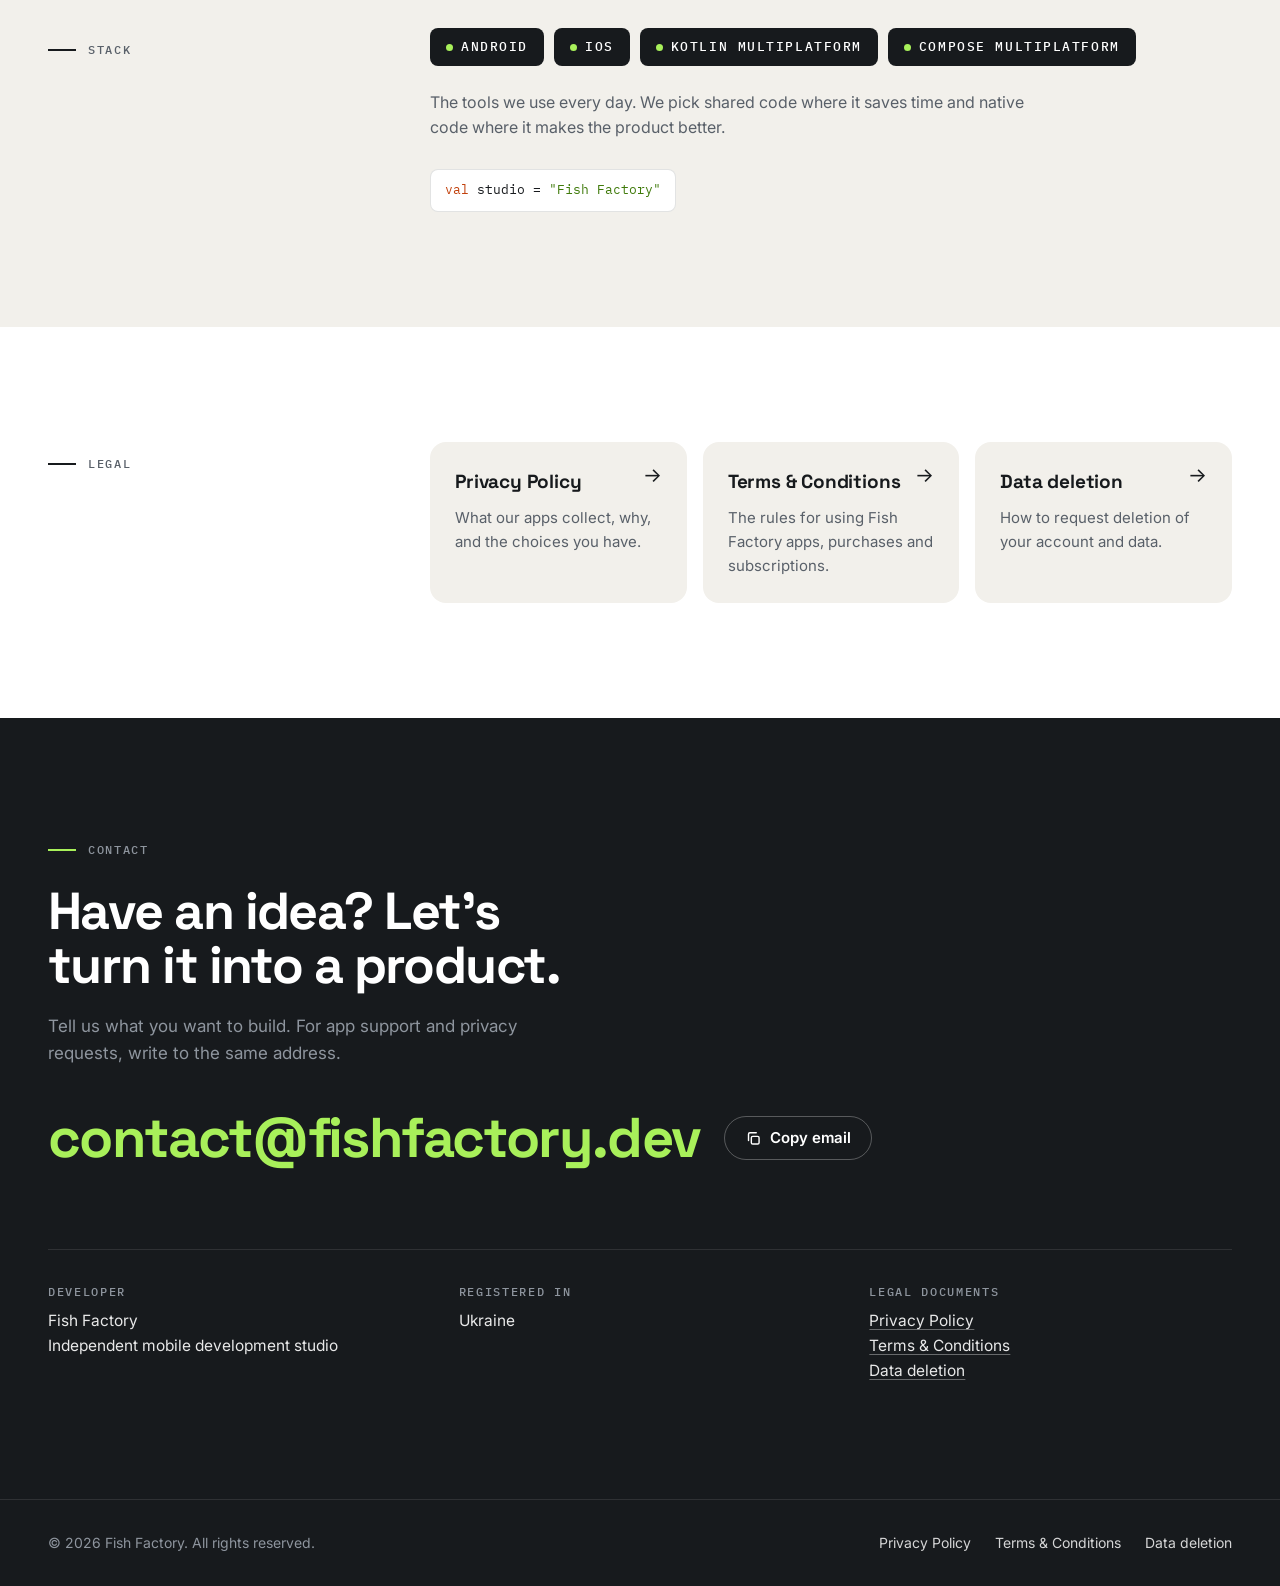
==== commit 8b84af8d: "Remove SwiftUI from the landing page Co-Authored-By: Claude Fable 5.2 <noreply@anthropic.com>" ====
--- a/index.html
+++ b/index.html
@@ -4,7 +4,7 @@
   <meta charset="utf-8">
   <meta name="viewport" content="width=device-width, initial-scale=1, viewport-fit=cover">
   <title>Fish Factory — Mobile engineering studio. Ideas into products.</title>
-  <meta name="description" content="Fish Factory is an independent mobile development studio. We turn ideas into fast, reliable Android and iOS products with Kotlin Multiplatform, Compose Multiplatform and SwiftUI.">
+  <meta name="description" content="Fish Factory is an independent mobile development studio. We turn ideas into fast, reliable Android and iOS products with Kotlin Multiplatform and Compose Multiplatform.">
   <link rel="canonical" href="https://fishfactory.dev/">
   <meta name="theme-color" content="#171A1D">
   <meta name="color-scheme" content="dark light">
@@ -46,10 +46,10 @@
     "logo": "https://fishfactory.dev/assets/img/icon-512.png",
     "image": "https://fishfactory.dev/assets/img/og-image.png",
     "slogan": "Ideas into products.",
-    "description": "Independent mobile development studio building Android and iOS products with Kotlin Multiplatform, Compose Multiplatform and SwiftUI.",
+    "description": "Independent mobile development studio building Android and iOS products with Kotlin Multiplatform and Compose Multiplatform.",
     "email": "contact@fishfactory.dev",
     "address": { "@type": "PostalAddress", "addressCountry": "UA" },
-    "knowsAbout": ["Android", "iOS", "Kotlin Multiplatform", "Compose Multiplatform", "SwiftUI"],
+    "knowsAbout": ["Android", "iOS", "Kotlin Multiplatform", "Compose Multiplatform"],
     "contactPoint": { "@type": "ContactPoint", "contactType": "customer support", "email": "contact@fishfactory.dev" }
   }
   </script>
@@ -121,7 +121,7 @@
           <li class="card">
             <span class="mono card-num">02</span>
             <h3>Native where it matters</h3>
-            <p>SwiftUI and platform APIs whenever an experience has to feel exactly like the device it runs on.</p>
+            <p>Native UI and platform APIs whenever an experience has to feel exactly like the device it runs on.</p>
           </li>
           <li class="card">
             <span class="mono card-num">03</span>
@@ -138,7 +138,6 @@
               <li class="badge">iOS</li>
               <li class="badge">Kotlin Multiplatform</li>
               <li class="badge">Compose Multiplatform</li>
-              <li class="badge">SwiftUI</li>
             </ul>
             <p class="stack-note">The tools we use every day. We pick shared code where it saves time and native code where it makes the product better.</p>
             <code class="code-chip"><span class="k">val</span> studio = <span class="s">"Fish Factory"</span></code>
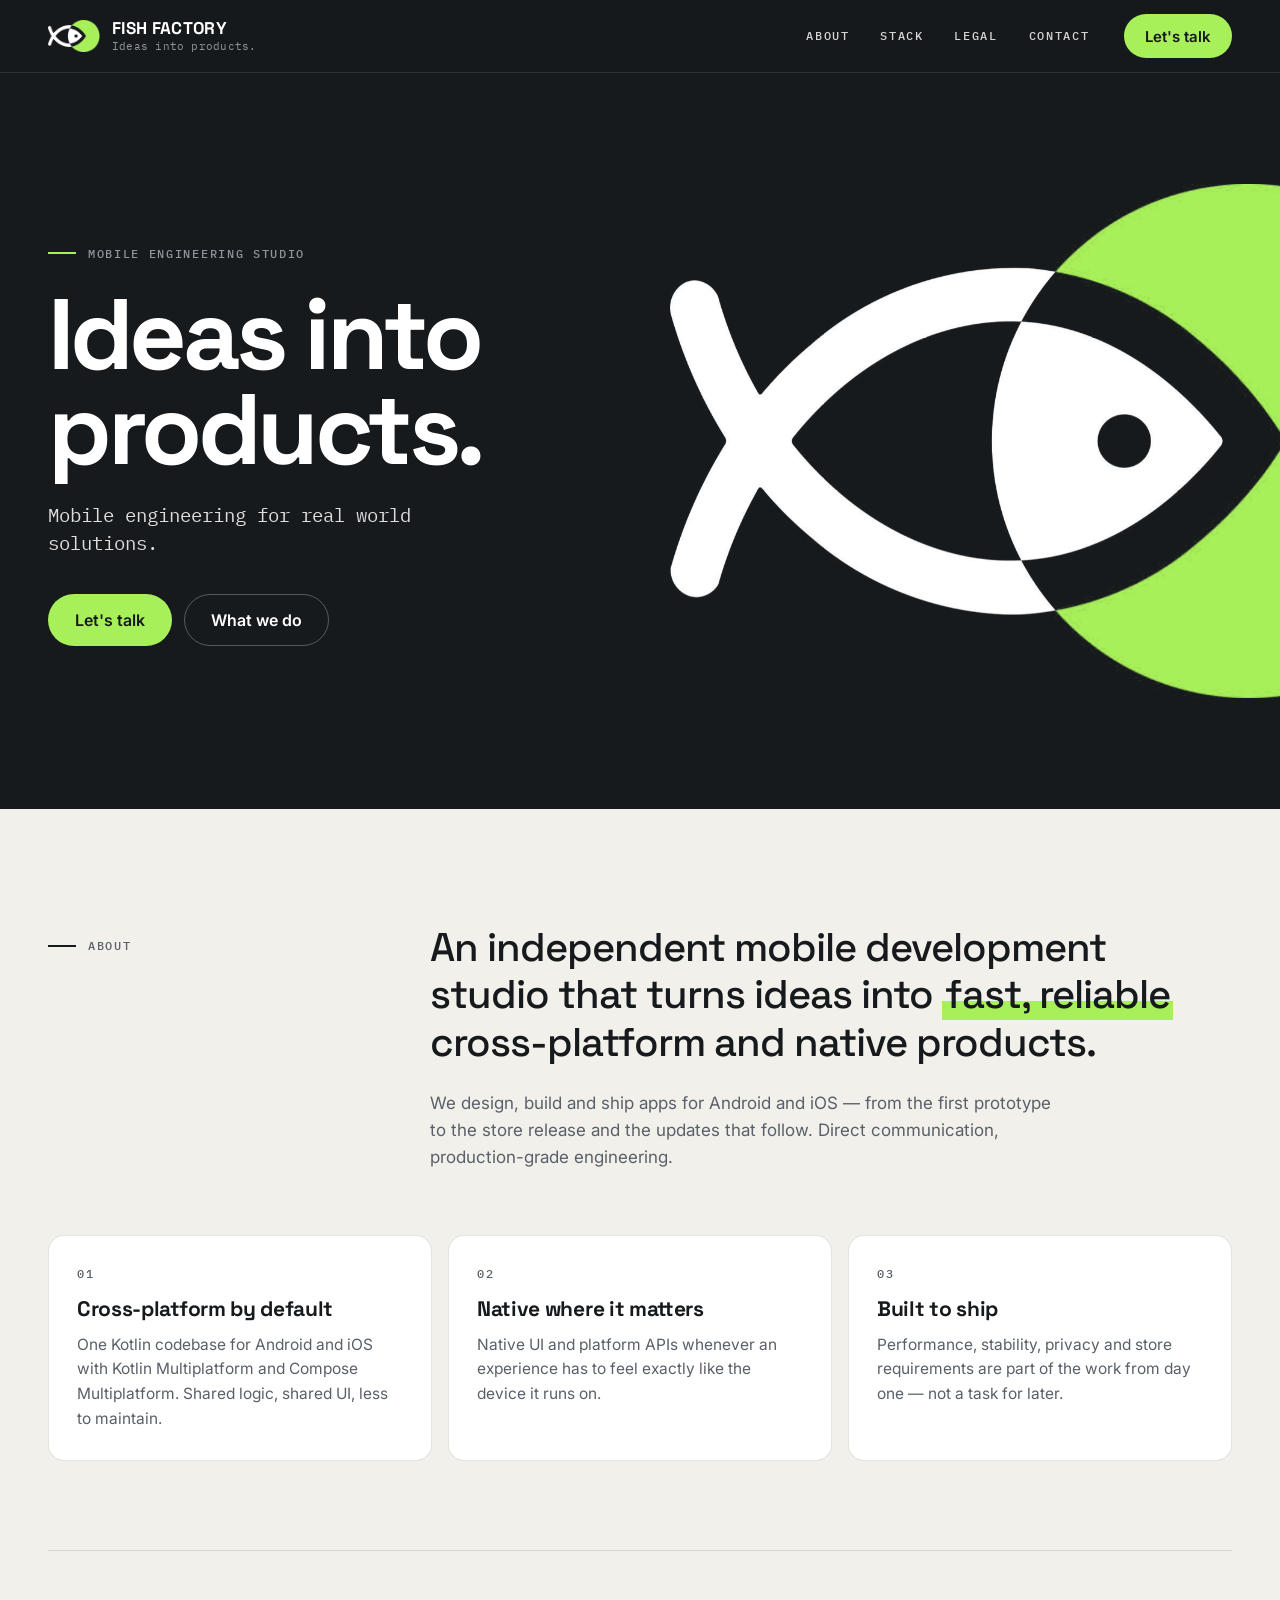
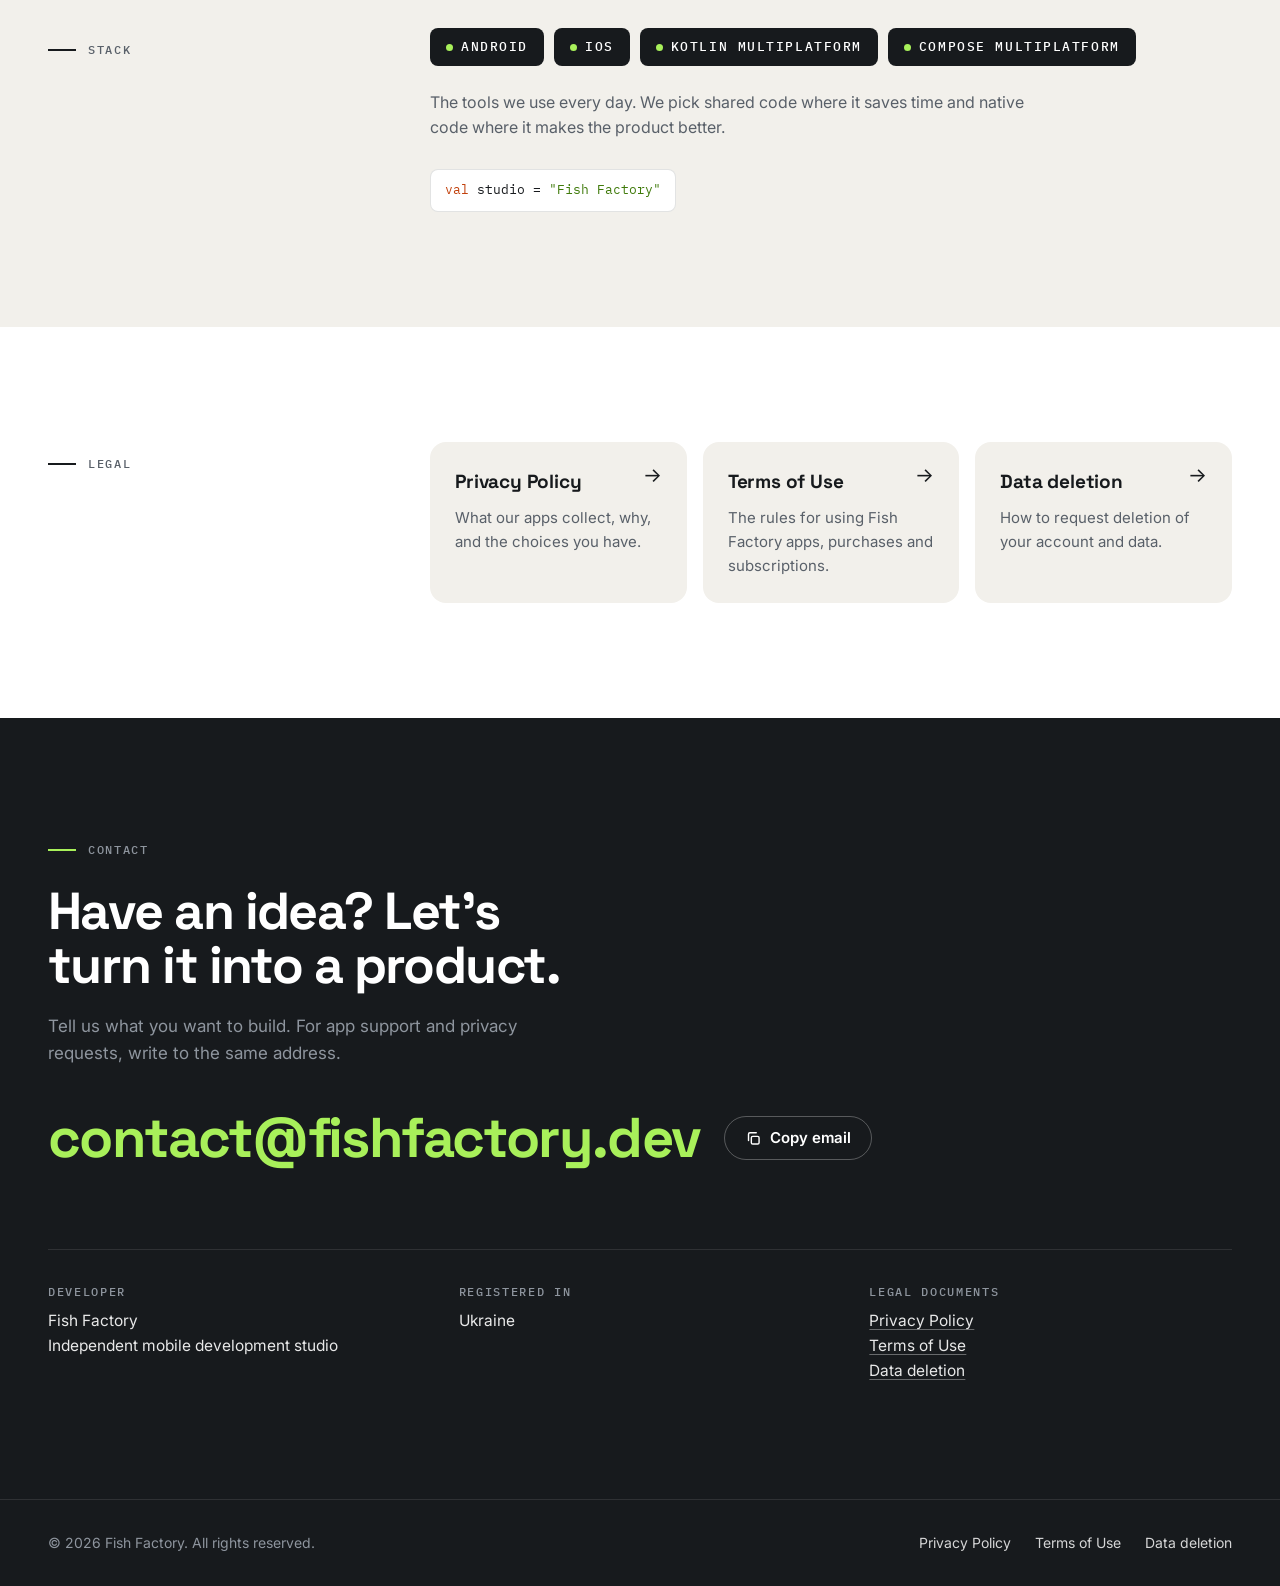
==== commit 29f50fcc: "Match legal pages to the app design in WebView mode   Rename "Terms & Conditions" to "Terms of Use" " ====
--- a/index.html
+++ b/index.html
@@ -6,6 +6,7 @@
   <title>Fish Factory — Mobile engineering studio. Ideas into products.</title>
   <meta name="description" content="Fish Factory is an independent mobile development studio. We turn ideas into fast, reliable Android and iOS products with Kotlin Multiplatform and Compose Multiplatform.">
   <link rel="canonical" href="https://fishfactory.dev/">
+  <meta name="google-site-verification" content="NOexEF407bGNmaePcdkqSR8n5x-yILG8PIrjSH-_Pk8" />
   <meta name="theme-color" content="#171A1D">
   <meta name="color-scheme" content="dark light">
 
@@ -160,7 +161,7 @@
             </li>
             <li>
               <a class="link-card" href="terms.html">
-                <strong>Terms &amp; Conditions</strong>
+                <strong>Terms of Use</strong>
                 <span>The rules for using Fish Factory apps, purchases and subscriptions.</span>
               </a>
             </li>
@@ -203,7 +204,7 @@
           </div>
           <div>
             <dt class="mono">Legal documents</dt>
-            <dd><a href="privacy.html">Privacy Policy</a><br><a href="terms.html">Terms &amp; Conditions</a><br><a href="delete-account.html">Data deletion</a></dd>
+            <dd><a href="privacy.html">Privacy Policy</a><br><a href="terms.html">Terms of Use</a><br><a href="delete-account.html">Data deletion</a></dd>
           </div>
         </dl>
       </div>
@@ -215,7 +216,7 @@
       <p>© 2026 Fish Factory. All rights reserved.</p>
       <nav class="footer-links" aria-label="Legal">
         <a href="privacy.html">Privacy Policy</a>
-        <a href="terms.html">Terms &amp; Conditions</a>
+        <a href="terms.html">Terms of Use</a>
         <a href="delete-account.html">Data deletion</a>
       </nav>
     </div>
--- a/assets/css/styles.css
+++ b/assets/css/styles.css
@@ -792,10 +792,138 @@
   padding-left: max(1.25rem, env(safe-area-inset-left));
   padding-right: max(1.25rem, env(safe-area-inset-right));
 }
-html.webview .doc-head h1 { font-size: 1.875rem; letter-spacing: -0.03em; }
-html.webview .doc-layout { grid-template-columns: minmax(0, 46rem); gap: 1.5rem; margin-top: 1.5rem; }
-html.webview .toc { position: static; max-height: none; }
-html.webview .prose h2 { scroll-margin-top: 1rem; }
+/* Document header */
+html.webview .doc-head .eyebrow {
+  display: block;
+  font-family: var(--font-body);
+  font-size: 0.75rem;
+  font-weight: 600;
+  letter-spacing: 0.1em;
+  line-height: 1.3;
+  text-transform: uppercase;
+  color: var(--doc-muted);
+}
+html.webview .doc-head .eyebrow::before { content: none; }
+html.webview .doc-head h1 {
+  margin-top: 0.625rem;
+  font-size: 1.875rem;
+  line-height: 1.15;
+  letter-spacing: -0.03em;
+}
+html.webview .doc-meta {
+  margin-top: 0.5rem;
+  font-family: var(--font-body);
+  font-size: 0.875rem;
+  font-weight: 400;
+  line-height: 1.4;
+  letter-spacing: normal;
+  text-transform: none;
+  color: var(--doc-muted);
+}
+html.webview .doc-summary {
+  margin-top: 0.75rem;
+  font-size: 1rem;
+  line-height: 1.55;
+  color: var(--doc-text);
+}
+
+/* Layout: 24px above the contents card, 32px below it */
+html.webview .doc-layout { grid-template-columns: minmax(0, 46rem); gap: 2rem; margin-top: 1.5rem; }
+
+/* "On this page": always expanded, no numbers, no +/– */
+html.webview .toc {
+  position: static;
+  max-height: none;
+  padding: 1.25rem;
+  background: var(--doc-card);
+  border: 1px solid var(--doc-line);
+  border-radius: 1rem;
+}
+html.webview .toc summary {
+  display: block;
+  padding: 0;
+  font-family: var(--font-body);
+  font-size: 0.75rem;
+  font-weight: 600;
+  letter-spacing: 0.1em;
+  line-height: 1.3;
+  text-transform: uppercase;
+  color: var(--doc-muted);
+  cursor: default;
+  pointer-events: none; /* can't be collapsed */
+}
+html.webview .toc summary::after { content: none; }
+html.webview .toc summary::marker { content: ""; }
+html.webview .toc ol { margin-top: 1rem; padding: 0; }
+html.webview .toc li + li { margin-top: 1.625rem; }
+html.webview .toc a {
+  display: block;
+  padding: 0;
+  font-size: 0.9375rem;
+  line-height: 1.3;
+  color: var(--doc-text);
+}
+html.webview .toc a::before { content: none; }
+
+/* Section headings: number inline, before the heading */
+html.webview .prose h2 {
+  display: flex;
+  align-items: baseline;
+  gap: 0.75rem;
+  font-size: 1.375rem;
+  line-height: 1.2;
+  letter-spacing: -0.02em;
+  scroll-margin-top: 1rem;
+}
+html.webview .prose h2 .num {
+  display: inline;
+  flex: none;
+  margin: 0;
+  font-family: var(--font-body);
+  font-size: 0.8125rem;
+  font-weight: 600;
+  letter-spacing: normal;
+  color: var(--doc-muted);
+}
+html.webview .prose h2 + * { margin-top: 0.75rem; }
+
+/* delete-account.html: plain numbered steps */
+html.webview .steps li {
+  padding: 0 0 0 1.5rem;
+  background: none;
+  border: 0;
+  border-radius: 0;
+  font-size: 1rem;
+  line-height: 1.5;
+}
+html.webview .steps li + li { margin-top: 1rem; }
+html.webview .steps li::before {
+  content: counter(step) ".";
+  left: 0;
+  top: 0;
+  font-family: var(--font-body);
+  font-size: 0.9375rem;
+  font-weight: 700;
+  line-height: 1.5rem;
+  color: var(--doc-text);
+}
+
+/* delete-account.html: one full-width pill button */
+html.webview .doc-actions { display: block; margin-top: 1.5rem; }
+html.webview .doc-actions .btn {
+  display: flex;
+  width: 100%;
+  height: 3rem;
+  min-height: 3rem;
+  padding-block: 0;
+  border-radius: var(--radius-pill);
+  background: var(--doc-text);
+  color: var(--doc-bg);
+  font-family: var(--font-body);
+  font-size: 0.9375rem;
+  font-weight: 600;
+  text-align: center;
+}
 
 @media (prefers-color-scheme: dark) {
   html.webview:not([data-theme="light"]) {
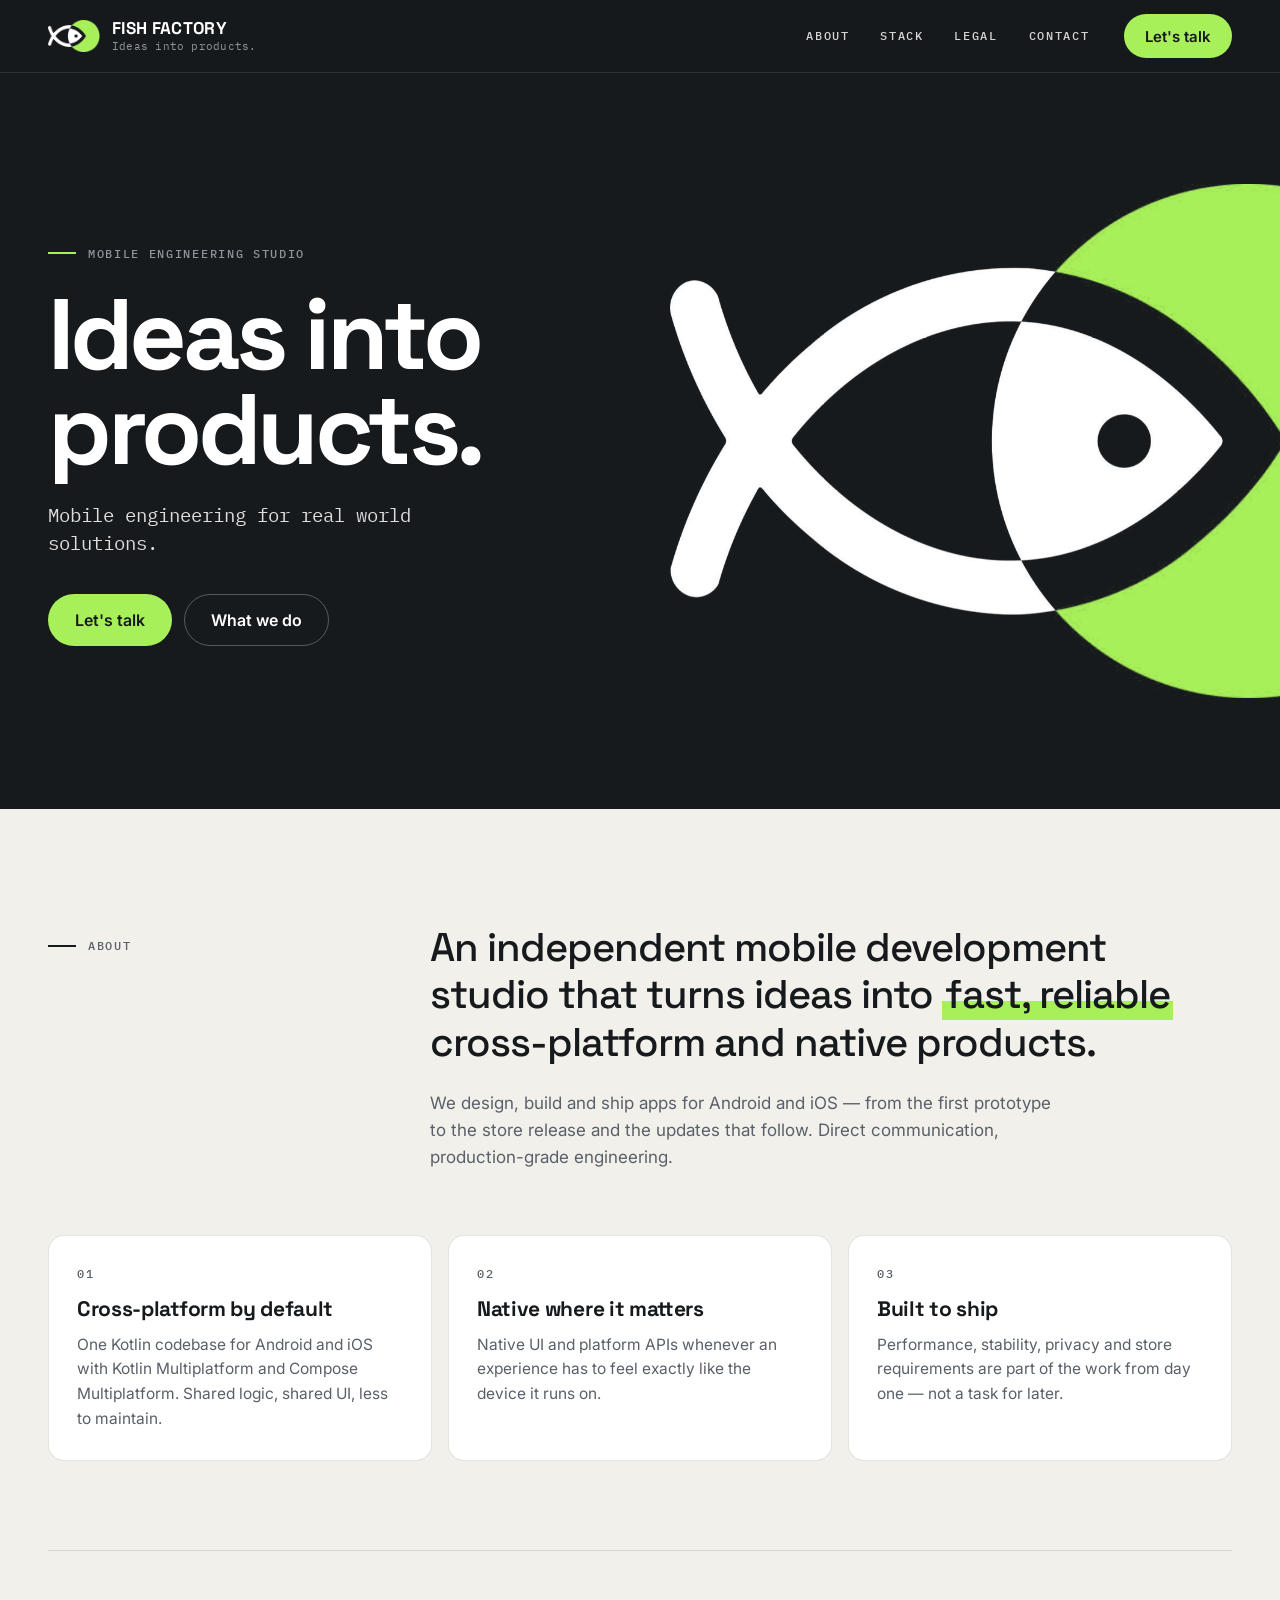
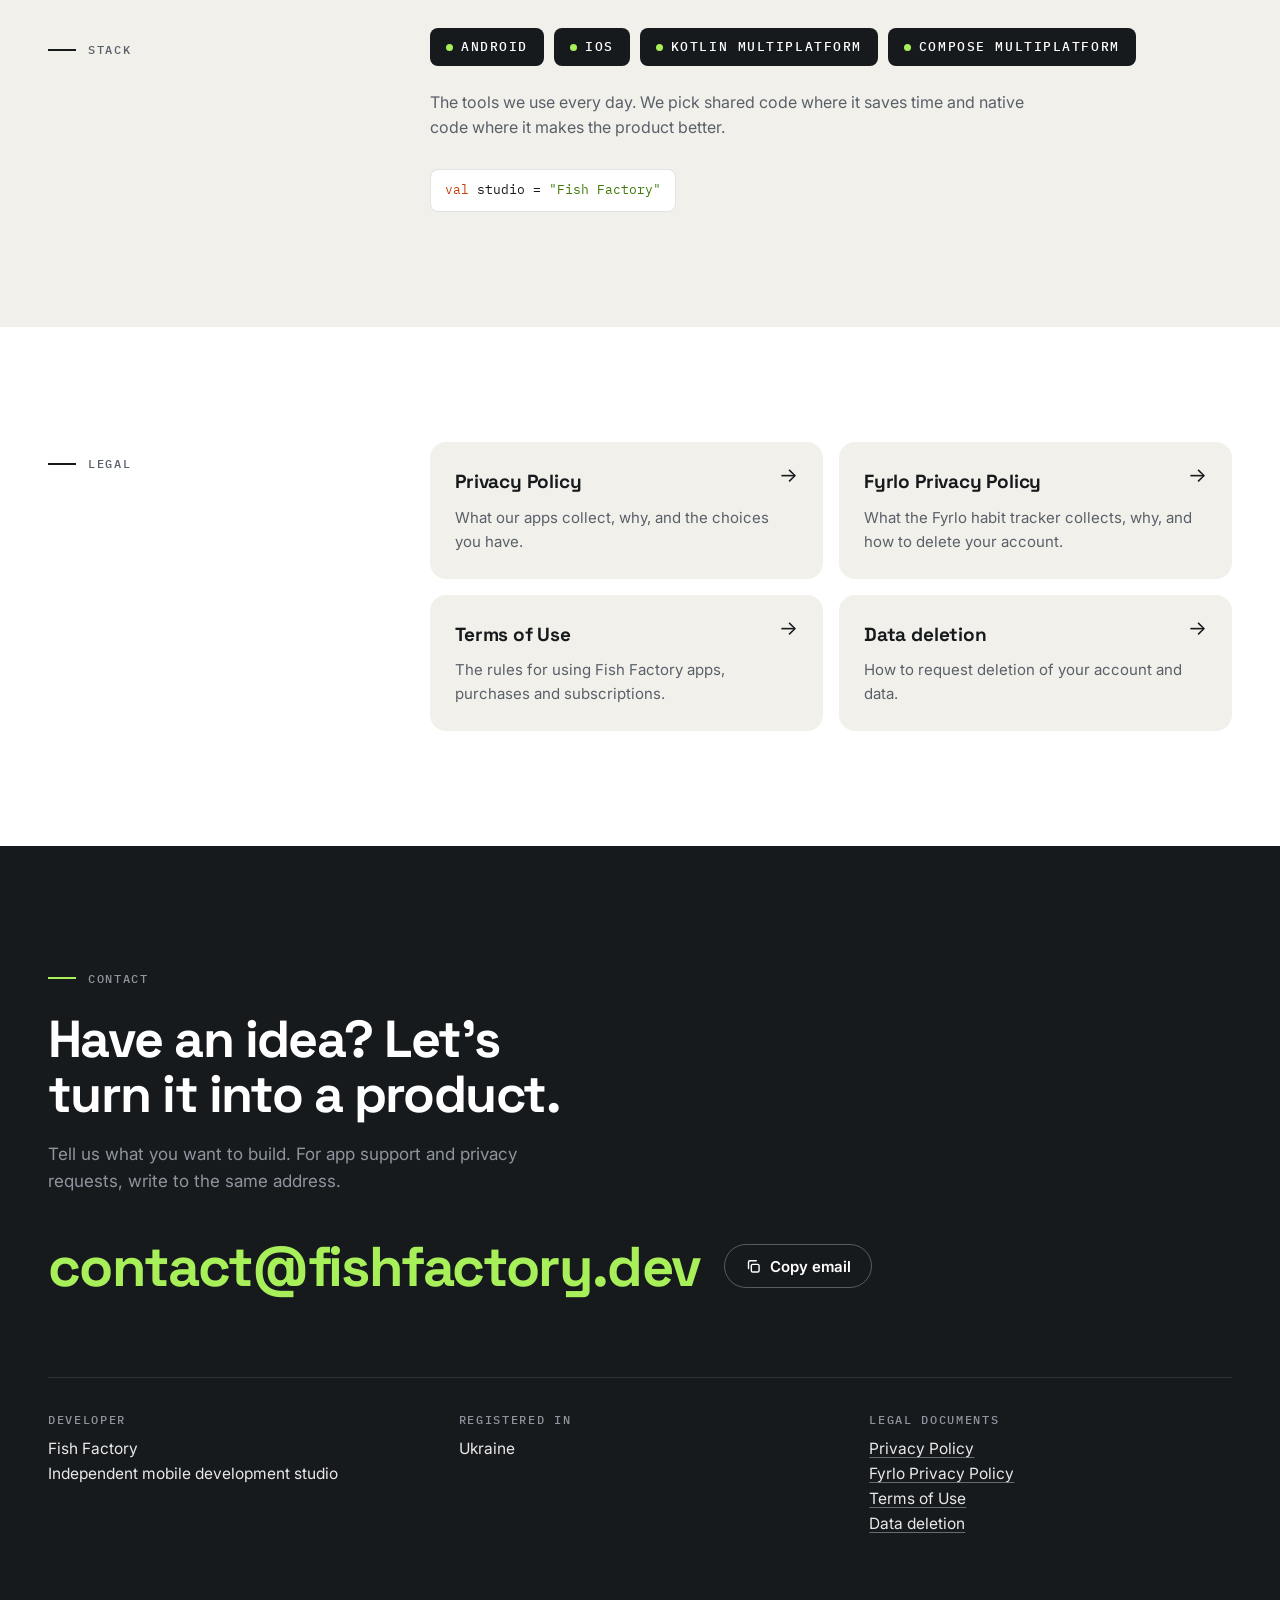
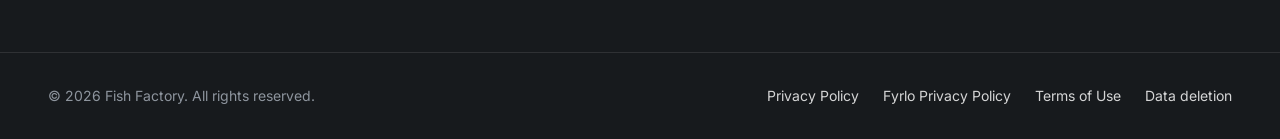
==== commit 5b3a16c0: "Add a Fyrlo-specific Privacy Policy page Google Play asks for a privacy policy that covers the publi" ====
--- a/index.html
+++ b/index.html
@@ -160,6 +160,12 @@
               </a>
             </li>
             <li>
+              <a class="link-card" href="fyrlo/privacy.html">
+                <strong>Fyrlo Privacy Policy</strong>
+                <span>What the Fyrlo habit tracker collects, why, and how to delete your account.</span>
+              </a>
+            </li>
+            <li>
               <a class="link-card" href="terms.html">
                 <strong>Terms of Use</strong>
                 <span>The rules for using Fish Factory apps, purchases and subscriptions.</span>
@@ -204,7 +210,7 @@
           </div>
           <div>
             <dt class="mono">Legal documents</dt>
-            <dd><a href="privacy.html">Privacy Policy</a><br><a href="terms.html">Terms of Use</a><br><a href="delete-account.html">Data deletion</a></dd>
+            <dd><a href="privacy.html">Privacy Policy</a><br><a href="fyrlo/privacy.html">Fyrlo Privacy Policy</a><br><a href="terms.html">Terms of Use</a><br><a href="delete-account.html">Data deletion</a></dd>
           </div>
         </dl>
       </div>
@@ -216,6 +222,7 @@
       <p>© 2026 Fish Factory. All rights reserved.</p>
       <nav class="footer-links" aria-label="Legal">
         <a href="privacy.html">Privacy Policy</a>
+        <a href="fyrlo/privacy.html">Fyrlo Privacy Policy</a>
         <a href="terms.html">Terms of Use</a>
         <a href="delete-account.html">Data deletion</a>
       </nav>
--- a/assets/css/styles.css
+++ b/assets/css/styles.css
@@ -494,7 +494,7 @@
 .legal-band { background: var(--bg-white); color: var(--bg-dark); }
 .legal-band.on-light { background: var(--bg-white); }
 .link-cards { display: grid; gap: 1rem; }
-@media (min-width: 44rem) { .link-cards { grid-template-columns: repeat(3, minmax(0, 1fr)); } }
+@media (min-width: 44rem) { .link-cards { grid-template-columns: repeat(2, minmax(0, 1fr)); } }
 .link-card {
   position: relative;
   display: flex;
